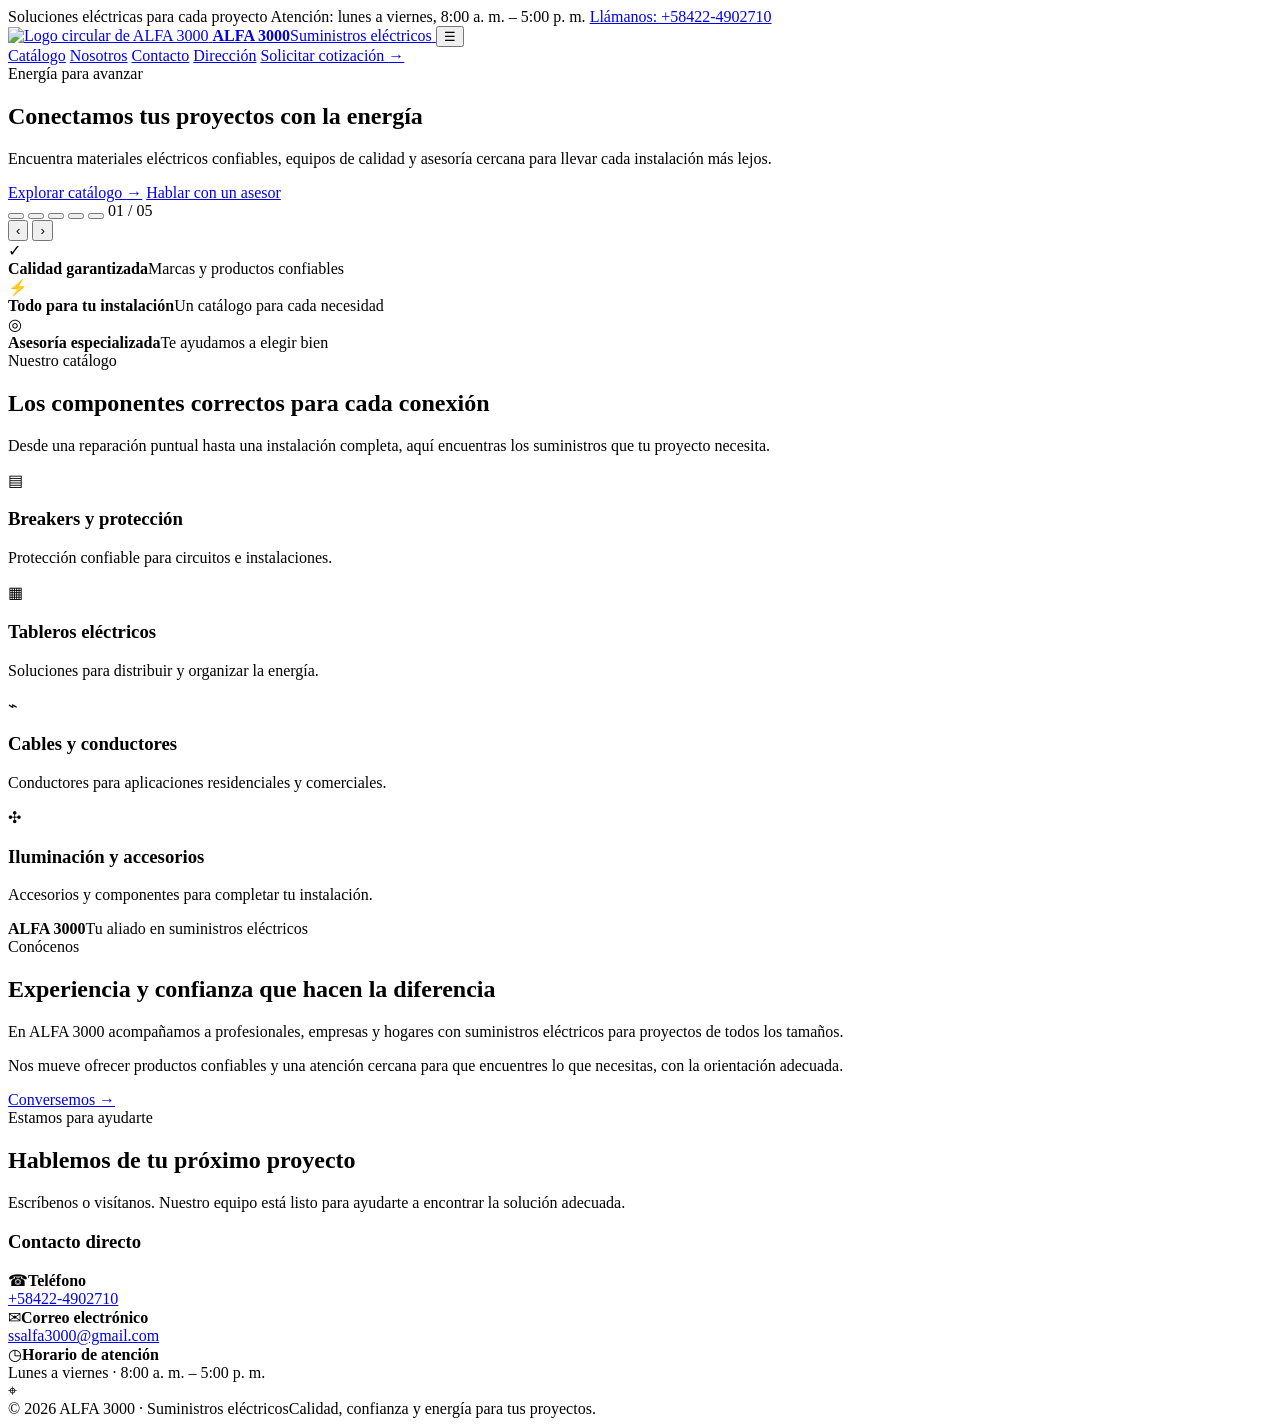
==== index.html @ e0a54050 "Add initial HTML structure for ALFA 3000 website This file contains the complete HTML structure for " ====
<!DOCTYPE html>
<html lang="es">
<head>
    <meta charset="UTF-8">
    <meta name="viewport" content="width=device-width, initial-scale=1.0">
    <meta name="theme-color" content="#082c60">
    <meta name="description" content="Suministros eléctricos ALFA 3000: materiales, equipos y asesoría para tus proyectos eléctricos.">
    <title>ALFA 3000 | Suministros eléctricos</title>
    <link rel="stylesheet" href="../assets/css/styles.css">
</head>
<body>
    <div class="topbar">
        <div class="container topbar-inner">
            <span>Soluciones eléctricas para cada proyecto</span>
            <span class="hours">Atención: lunes a viernes, 8:00 a. m. – 5:00 p. m.</span>
            <a href="tel:+0000000000">Llámanos: +58422-4902710</a>
        </div>
    </div>
    <header class="navbar">
        <div class="container nav-inner">
            <a class="brand" href="#inicio" aria-label="ALFA 3000, inicio">
                <img src="../assets/images/logo/Captura%20de%20pantalla%202026-10-05%20125226.png" alt="Logo circular de ALFA 3000">
                <span class="brand-copy"><strong>ALFA 3000</strong><span>Suministros eléctricos</span></span>
            </a>
            <button class="menu-toggle" type="button" aria-label="Abrir menú" aria-expanded="false">☰</button>
            <nav class="nav-links" aria-label="Navegación principal">
                <a href="#catalogo">Catálogo</a>
                <a href="#nosotros">Nosotros</a>
                <a href="#contacto">Contacto</a>
                <a href="#direccion">Dirección</a>
                <a class="nav-cta" href="#contacto">Solicitar cotización <span aria-hidden="true">→</span></a>
            </nav>
        </div>
    </header>

    <main>
        <section class="hero" id="inicio" aria-label="Presentación de ALFA 3000">
            <div class="hero-slide active" style="background-image:url('../assets/images/1.svg')" aria-hidden="true"></div>
            <div class="hero-slide" style="background-image:url('../assets/images/2.svg')" aria-hidden="true"></div>
            <div class="hero-slide" style="background-image:url('../assets/images/3.svg')" aria-hidden="true"></div>
            <div class="hero-slide" style="background-image:url('../assets/images/4.svg')" aria-hidden="true"></div>
            <div class="hero-slide" style="background-image:url('../assets/images/5.svg')" aria-hidden="true"></div>
            <div class="container hero-content">
                <div class="hero-copy">
                    <span class="eyebrow">Energía para avanzar</span>
                    <h1>Conectamos tus proyectos con <span>la energía</span></h1>
                    <p>Encuentra materiales eléctricos confiables, equipos de calidad y asesoría cercana para llevar cada instalación más lejos.</p>
                    <div class="button-row">
                        <a class="button button-primary" href="#catalogo">Explorar catálogo <span aria-hidden="true">→</span></a>
                        <a class="button button-outline" href="#contacto">Hablar con un asesor</a>
                    </div>
                </div>
            </div>
            <div class="container carousel-controls">
                <div class="carousel-dots" role="tablist" aria-label="Seleccionar imagen">
                    <button class="carousel-dot active" type="button" aria-label="Imagen 1" aria-current="true"></button>
                    <button class="carousel-dot" type="button" aria-label="Imagen 2"></button>
                    <button class="carousel-dot" type="button" aria-label="Imagen 3"></button>
                    <button class="carousel-dot" type="button" aria-label="Imagen 4"></button>
                    <button class="carousel-dot" type="button" aria-label="Imagen 5"></button>
                    <span class="slide-count"><span id="current-slide">01</span> / 05</span>
                </div>
                <div class="carousel-arrows">
                    <button type="button" data-direction="-1" aria-label="Imagen anterior">‹</button>
                    <button type="button" data-direction="1" aria-label="Imagen siguiente">›</button>
                </div>
            </div>
        </section>

        <div class="trust-strip">
            <div class="container trust-inner">
                <div class="trust-item"><span class="trust-icon" aria-hidden="true">✓</span><div><strong>Calidad garantizada</strong><span>Marcas y productos confiables</span></div></div>
                <div class="trust-item"><span class="trust-icon" aria-hidden="true">⚡</span><div><strong>Todo para tu instalación</strong><span>Un catálogo para cada necesidad</span></div></div>
                <div class="trust-item"><span class="trust-icon" aria-hidden="true">◎</span><div><strong>Asesoría especializada</strong><span>Te ayudamos a elegir bien</span></div></div>
            </div>
        </div>

        <section class="content-section" id="catalogo">
            <div class="container">
                <div class="section-heading">
                    <span class="section-kicker">Nuestro catálogo</span>
                    <h2>Los componentes correctos para cada conexión</h2>
                    <p>Desde una reparación puntual hasta una instalación completa, aquí encuentras los suministros que tu proyecto necesita.</p>
                </div>
                <div class="catalog-grid">
                    <article class="catalog-card"><span class="trust-icon" aria-hidden="true">▤</span><h3>Breakers y protección</h3><p>Protección confiable para circuitos e instalaciones.</p></article>
                    <article class="catalog-card"><span class="trust-icon" aria-hidden="true">▦</span><h3>Tableros eléctricos</h3><p>Soluciones para distribuir y organizar la energía.</p></article>
                    <article class="catalog-card"><span class="trust-icon" aria-hidden="true">⌁</span><h3>Cables y conductores</h3><p>Conductores para aplicaciones residenciales y comerciales.</p></article>
                    <article class="catalog-card"><span class="trust-icon" aria-hidden="true">✣</span><h3>Iluminación y accesorios</h3><p>Accesorios y componentes para completar tu instalación.</p></article>
                </div>
            </div>
        </section>

        <section class="content-section about" id="nosotros">
            <div class="container about-layout">
                <div class="about-visual" role="img" aria-label="Ilustración de un tablero eléctrico industrial">
                    <div class="about-badge"><strong>ALFA 3000</strong><span>Tu aliado en suministros eléctricos</span></div>
                </div>
                <div class="about-copy">
                    <span class="section-kicker">Conócenos</span>
                    <h2>Experiencia y confianza que hacen la diferencia</h2>
                    <p>En ALFA 3000 acompañamos a profesionales, empresas y hogares con suministros eléctricos para proyectos de todos los tamaños.</p>
                    <p>Nos mueve ofrecer productos confiables y una atención cercana para que encuentres lo que necesitas, con la orientación adecuada.</p>
                    <a class="button button-primary" href="#contacto">Conversemos <span aria-hidden="true">→</span></a>
                </div>
            </div>
        </section>

        <section class="content-section" id="contacto">
            <div class="container">
                <div class="section-heading">
                    <span class="section-kicker">Estamos para ayudarte</span>
                    <h2>Hablemos de tu próximo proyecto</h2>
                    <p>Escríbenos o visítanos. Nuestro equipo está listo para ayudarte a encontrar la solución adecuada.</p>
                </div>
                <div class="contact-layout">
                    <div class="contact-panel">
                        <h3>Contacto directo</h3>
                        <div class="contact-detail"><span aria-hidden="true">☎</span><span><b>Teléfono</b><br><a href="tel:+58422-4902710">+58422-4902710</a></span></div>
                        <div class="contact-detail"><span aria-hidden="true">✉</span><span><b>Correo electrónico</b><br><a href="mailto:ssalfa3000@gmail.com">ssalfa3000@gmail.com</a></span></div>
                        <div class="contact-detail"><span aria-hidden="true">◷</span><span><b>Horario de atención</b><br>Lunes a viernes · 8:00 a. m. – 5:00 p. m.</span></div>
                    </div>
                    <div class="contact-map" id="direccion" role="img" aria-label="Mapa ilustrativo. Consulta nuestra dirección con el equipo de ALFA 3000.">
                        <span class="map-pin" aria-hidden="true">⌖</span>
                    </div>
                </div>
            </div>
        </section>
    </main>
    <footer>
        <div class="container footer-inner"><span>© 2026 ALFA 3000 · Suministros eléctricos</span><span>Calidad, confianza y energía para tus proyectos.</span></div>
    </footer>
    <script src="../assets/js/main.js" defer></script>
</body>
</html>
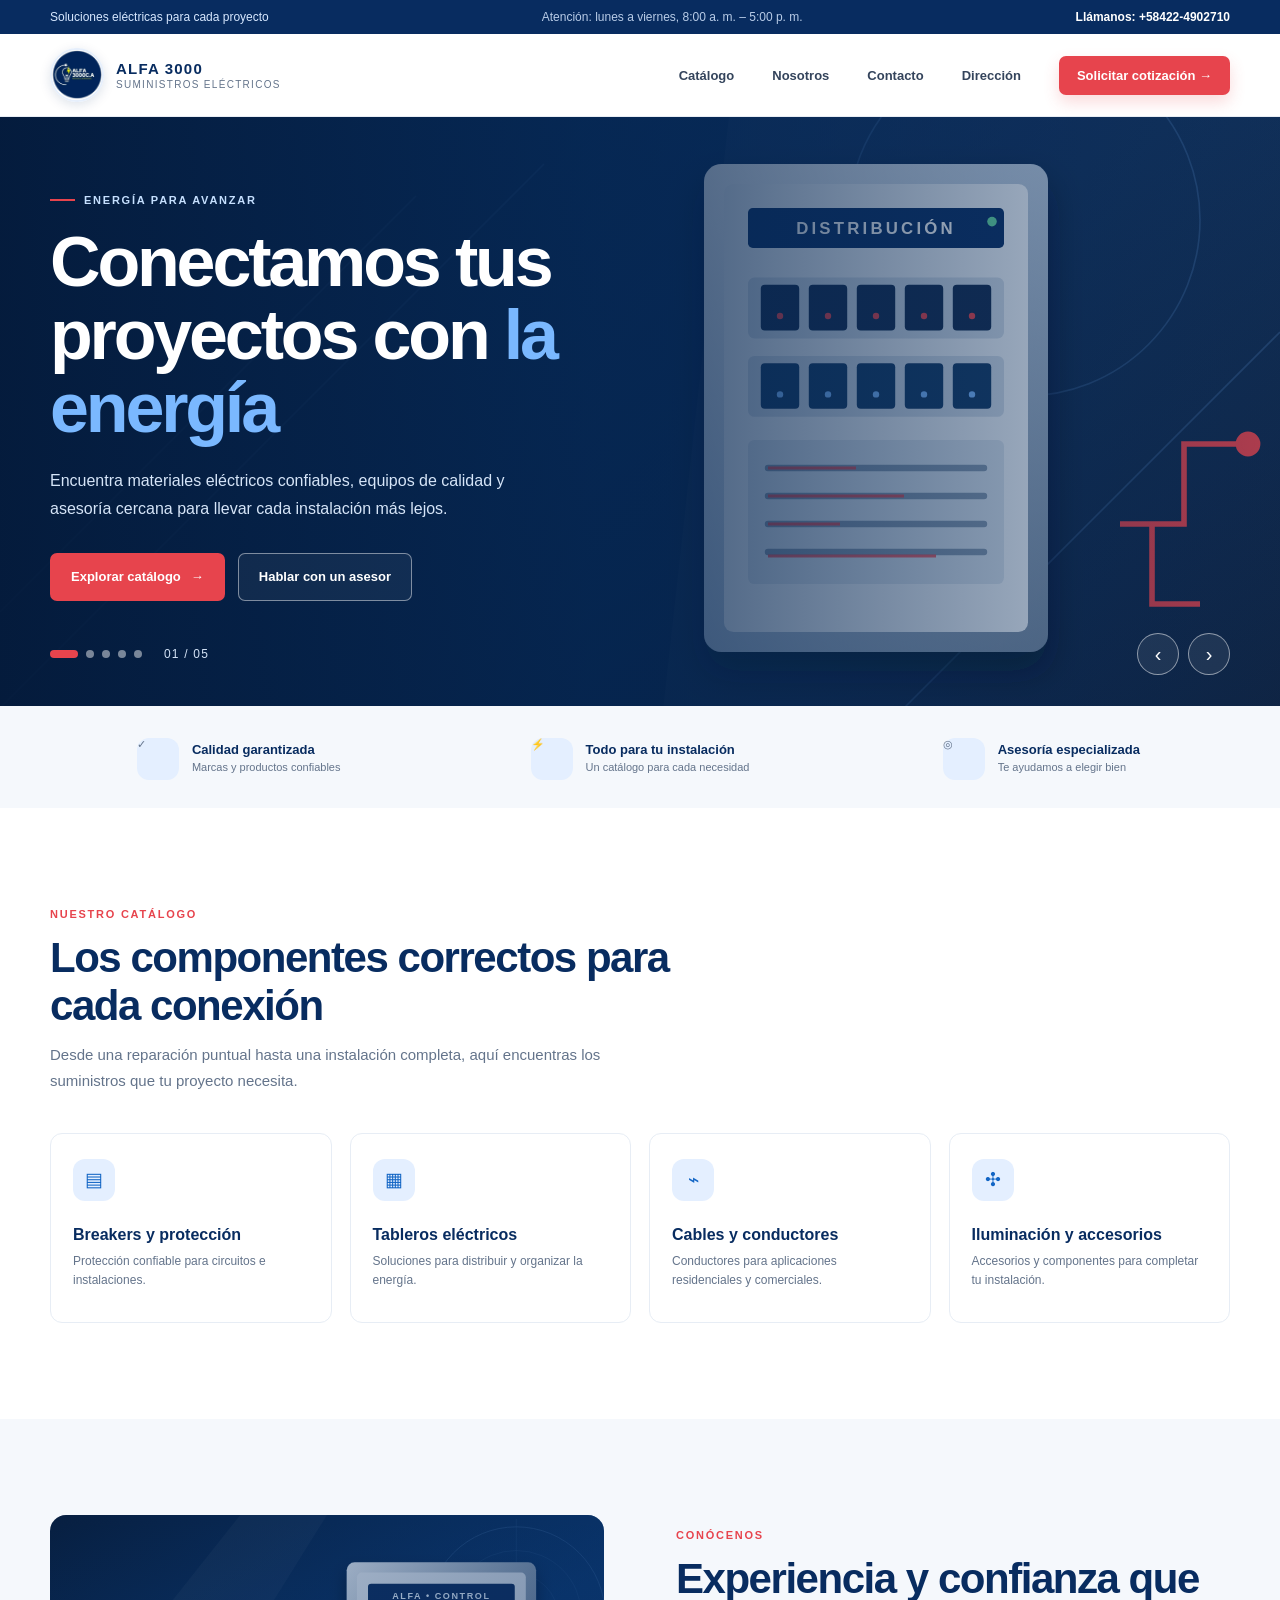
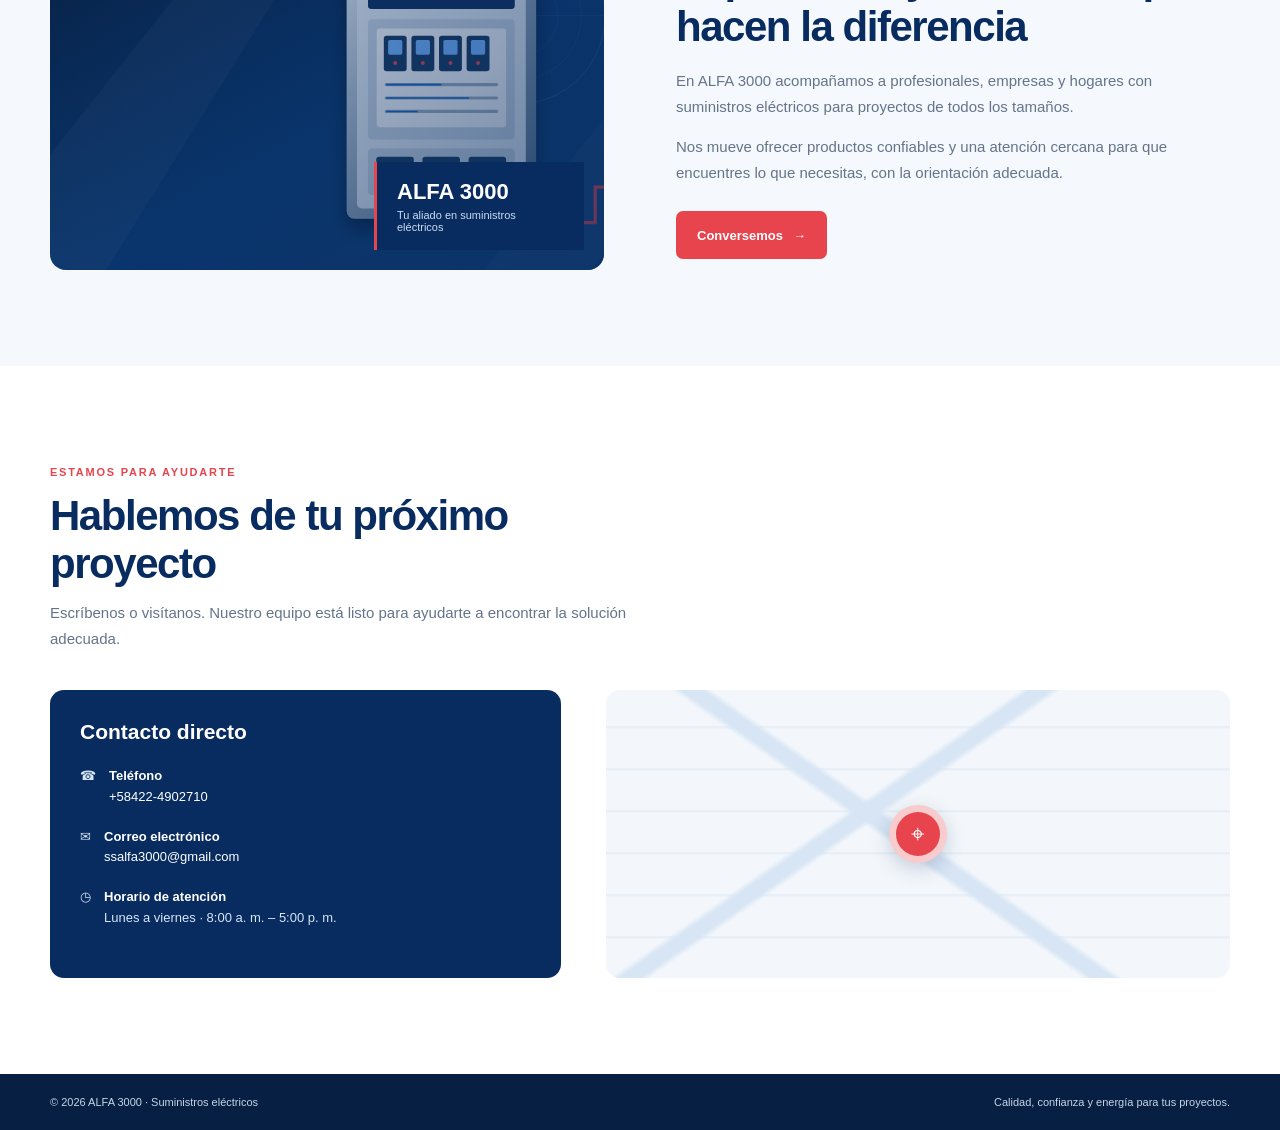
==== commit b6a24e52: "Update asset paths in index.html" ====
--- a/index.html
+++ b/index.html
@@ -6,7 +6,7 @@
     <meta name="theme-color" content="#082c60">
     <meta name="description" content="Suministros eléctricos ALFA 3000: materiales, equipos y asesoría para tus proyectos eléctricos.">
     <title>ALFA 3000 | Suministros eléctricos</title>
-    <link rel="stylesheet" href="../assets/css/styles.css">
+    <link rel="stylesheet" href="./src/assets/css/styles.css">
 </head>
 <body>
     <div class="topbar">
@@ -19,7 +19,7 @@
     <header class="navbar">
         <div class="container nav-inner">
             <a class="brand" href="#inicio" aria-label="ALFA 3000, inicio">
-                <img src="../assets/images/logo/Captura%20de%20pantalla%202026-10-05%20125226.png" alt="Logo circular de ALFA 3000">
+                <img src="./src/assets/images/logo/Captura%20de%20pantalla%202026-10-05%20125226.png" alt="Logo circular de ALFA 3000">
                 <span class="brand-copy"><strong>ALFA 3000</strong><span>Suministros eléctricos</span></span>
             </a>
             <button class="menu-toggle" type="button" aria-label="Abrir menú" aria-expanded="false">☰</button>
@@ -35,11 +35,11 @@
 
     <main>
         <section class="hero" id="inicio" aria-label="Presentación de ALFA 3000">
-            <div class="hero-slide active" style="background-image:url('../assets/images/1.svg')" aria-hidden="true"></div>
-            <div class="hero-slide" style="background-image:url('../assets/images/2.svg')" aria-hidden="true"></div>
-            <div class="hero-slide" style="background-image:url('../assets/images/3.svg')" aria-hidden="true"></div>
-            <div class="hero-slide" style="background-image:url('../assets/images/4.svg')" aria-hidden="true"></div>
-            <div class="hero-slide" style="background-image:url('../assets/images/5.svg')" aria-hidden="true"></div>
+            <div class="hero-slide active" style="background-image:url('./src/assets/images/1.svg')" aria-hidden="true"></div>
+            <div class="hero-slide" style="background-image:url('./src/assets/images/2.svg')" aria-hidden="true"></div>
+            <div class="hero-slide" style="background-image:url('./src/assets/images/3.svg')" aria-hidden="true"></div>
+            <div class="hero-slide" style="background-image:url('./src/assets/images/4.svg')" aria-hidden="true"></div>
+            <div class="hero-slide" style="background-image:url('./src/assets/images/5.svg')" aria-hidden="true"></div>
             <div class="container hero-content">
                 <div class="hero-copy">
                     <span class="eyebrow">Energía para avanzar</span>
@@ -130,6 +130,6 @@
     <footer>
         <div class="container footer-inner"><span>© 2026 ALFA 3000 · Suministros eléctricos</span><span>Calidad, confianza y energía para tus proyectos.</span></div>
     </footer>
-    <script src="../assets/js/main.js" defer></script>
+    <script ./src/assets/js/main.js" defer></script>
 </body>
 </html>
--- a/src/assets/css/styles.css
+++ b/src/assets/css/styles.css
@@ -0,0 +1,345 @@
+:root {
+            --navy: #082c60;
+            --blue: #1265c5;
+            --sky: #eaf3ff;
+            --red: #e7444d;
+            --ink: #17243a;
+            --muted: #64748b;
+            --white: #fff;
+        }
+
+        * { box-sizing: border-box; }
+        html { scroll-behavior: smooth; }
+        body {
+            margin: 0;
+            color: var(--ink);
+            background: var(--white);
+            font-family: Inter, "Segoe UI", Arial, sans-serif;
+        }
+        a { color: inherit; text-decoration: none; }
+        button { font: inherit; }
+        .container { width: min(1180px, calc(100% - 48px)); margin: 0 auto; }
+
+        .topbar {
+            background: var(--navy);
+            color: #d7e8ff;
+            font-size: 12px;
+        }
+        .topbar-inner {
+            min-height: 34px;
+            display: flex;
+            align-items: center;
+            justify-content: space-between;
+            gap: 18px;
+        }
+        .topbar a { color: var(--white); font-weight: 600; }
+        .topbar .hours { opacity: .85; }
+
+        .navbar {
+            position: sticky;
+            z-index: 20;
+            top: 0;
+            background: rgba(255,255,255,.96);
+            border-bottom: 1px solid #e8edf4;
+            backdrop-filter: blur(12px);
+        }
+        .nav-inner {
+            min-height: 82px;
+            display: flex;
+            align-items: center;
+            justify-content: space-between;
+            gap: 32px;
+        }
+        .brand { display: flex; align-items: center; gap: 12px; min-width: 190px; }
+        .brand img {
+            width: 54px;
+            height: 54px;
+            object-fit: cover;
+            border-radius: 50%;
+            border: 2px solid #e6effc;
+            box-shadow: 0 3px 12px #082c6022;
+        }
+        .brand-copy { display: grid; gap: 2px; }
+        .brand-copy strong { color: var(--navy); font-size: 15px; letter-spacing: .08em; }
+        .brand-copy span { color: var(--muted); font-size: 10px; letter-spacing: .13em; text-transform: uppercase; }
+        .nav-links { display: flex; align-items: center; gap: clamp(18px, 3vw, 38px); }
+        .nav-links a {
+            color: #34445c;
+            font-size: 13px;
+            font-weight: 650;
+            transition: color .2s ease;
+        }
+        .nav-links a:hover { color: var(--blue); }
+        .nav-links .nav-cta {
+            color: var(--white);
+            background: var(--red);
+            padding: 12px 18px;
+            border-radius: 7px;
+            box-shadow: 0 7px 16px #e7444d33;
+        }
+        .nav-links .nav-cta:hover { color: var(--white); background: #d7353e; }
+        .menu-toggle {
+            display: none;
+            width: 42px;
+            height: 42px;
+            color: var(--navy);
+            background: var(--sky);
+            border: 0;
+            border-radius: 8px;
+            cursor: pointer;
+            font-size: 22px;
+        }
+
+        .hero {
+            position: relative;
+            min-height: 590px;
+            overflow: hidden;
+            color: var(--white);
+            background: var(--navy);
+            isolation: isolate;
+        }
+        .hero-slide {
+            position: absolute;
+            inset: 0;
+            z-index: -2;
+            background-position: center;
+            background-size: cover;
+            opacity: 0;
+            transform: scale(1.035);
+            transition: opacity .65s ease, transform 5s ease;
+        }
+        .hero-slide.active { opacity: 1; transform: scale(1); }
+        .hero::after {
+            position: absolute;
+            z-index: -1;
+            inset: 0;
+            content: "";
+            background: linear-gradient(90deg, rgba(4,26,58,.94) 0%, rgba(5,37,79,.78) 46%, rgba(5,37,79,.12) 100%);
+        }
+        .hero-content {
+            min-height: 590px;
+            display: flex;
+            align-items: center;
+            padding: 64px 0 100px;
+        }
+        .hero-copy { max-width: 620px; }
+        .eyebrow {
+            display: inline-flex;
+            align-items: center;
+            gap: 9px;
+            margin-bottom: 20px;
+            color: #c6e0ff;
+            font-size: 11px;
+            font-weight: 750;
+            letter-spacing: .16em;
+            text-transform: uppercase;
+        }
+        .eyebrow::before { width: 25px; height: 2px; content: ""; background: var(--red); }
+        h1 {
+            margin: 0;
+            font-size: clamp(42px, 6vw, 70px);
+            line-height: 1.04;
+            letter-spacing: -.045em;
+        }
+        h1 span { color: #7ab8ff; }
+        .hero-copy p {
+            max-width: 510px;
+            margin: 22px 0 30px;
+            color: #d6e5f8;
+            font-size: 16px;
+            line-height: 1.75;
+        }
+        .button-row { display: flex; flex-wrap: wrap; align-items: center; gap: 13px; }
+        .button {
+            display: inline-flex;
+            min-height: 48px;
+            align-items: center;
+            justify-content: center;
+            gap: 10px;
+            padding: 0 20px;
+            border: 1px solid transparent;
+            border-radius: 7px;
+            font-size: 13px;
+            font-weight: 700;
+            transition: transform .2s ease, background .2s ease;
+        }
+        .button:hover { transform: translateY(-2px); }
+        .button-primary { color: var(--white); background: var(--red); }
+        .button-primary:hover { background: #d7353e; }
+        .button-outline { color: var(--white); border-color: #ffffff75; background: #ffffff0d; }
+        .button-outline:hover { background: #ffffff1b; }
+        .carousel-controls {
+            position: absolute;
+            right: max(24px, calc((100% - 1180px) / 2));
+            bottom: 32px;
+            left: max(24px, calc((100% - 1180px) / 2));
+            display: flex;
+            align-items: center;
+            justify-content: space-between;
+        }
+        .carousel-dots { display: flex; align-items: center; gap: 8px; }
+        .carousel-dot {
+            width: 8px;
+            height: 8px;
+            padding: 0;
+            border: 0;
+            border-radius: 10px;
+            background: #ffffff77;
+            cursor: pointer;
+            transition: width .2s ease, background .2s ease;
+        }
+        .carousel-dot.active { width: 28px; background: var(--red); }
+        .carousel-arrows { display: flex; gap: 9px; }
+        .carousel-arrows button {
+            width: 42px;
+            height: 42px;
+            color: var(--white);
+            border: 1px solid #ffffff80;
+            border-radius: 50%;
+            background: #ffffff12;
+            cursor: pointer;
+            font-size: 20px;
+            transition: background .2s ease;
+        }
+        .carousel-arrows button:hover { background: #ffffff30; }
+        .slide-count { margin-left: 14px; color: #d5e4f7; font-size: 12px; letter-spacing: .1em; }
+
+        .trust-strip { position: relative; z-index: 2; margin-top: -1px; background: #f5f8fc; }
+        .trust-inner {
+            min-height: 102px;
+            display: grid;
+            grid-template-columns: repeat(3, 1fr);
+            align-items: center;
+            gap: 24px;
+        }
+        .trust-item { display: flex; align-items: center; justify-content: center; gap: 13px; }
+        .trust-icon {
+            display: grid;
+            width: 42px;
+            height: 42px;
+            flex: 0 0 42px;
+            place-items: center;
+            color: var(--blue);
+            border-radius: 12px;
+            background: #e4efff;
+            font-size: 19px;
+        }
+        .trust-item strong { display: block; color: var(--navy); font-size: 13px; }
+        .trust-item span { display: block; margin-top: 4px; color: var(--muted); font-size: 11px; }
+
+        section.content-section { padding: 96px 0; scroll-margin-top: 82px; }
+        .section-heading { max-width: 620px; margin-bottom: 38px; }
+        .section-kicker { color: var(--red); font-size: 11px; font-weight: 800; letter-spacing: .16em; text-transform: uppercase; }
+        h2 { margin: 12px 0 12px; color: var(--navy); font-size: clamp(30px, 4vw, 42px); letter-spacing: -.035em; }
+        .section-heading p, .about-copy p { margin: 0; color: var(--muted); font-size: 15px; line-height: 1.75; }
+        .catalog-grid { display: grid; grid-template-columns: repeat(4, 1fr); gap: 18px; }
+        .catalog-card {
+            min-height: 190px;
+            padding: 25px 22px;
+            border: 1px solid #e7edf5;
+            border-radius: 12px;
+            background: var(--white);
+            transition: transform .2s ease, box-shadow .2s ease;
+        }
+        .catalog-card:hover { transform: translateY(-4px); box-shadow: 0 16px 35px #0b315212; }
+        .catalog-card .trust-icon { margin-bottom: 25px; }
+        .catalog-card h3 { margin: 0 0 8px; color: var(--navy); font-size: 16px; }
+        .catalog-card p { margin: 0; color: var(--muted); font-size: 12px; line-height: 1.6; }
+
+        .about { background: #f5f8fc; }
+        .about-layout { display: grid; grid-template-columns: 1fr 1fr; align-items: center; gap: 72px; }
+        .about-visual {
+            position: relative;
+            min-height: 355px;
+            overflow: hidden;
+            border-radius: 16px;
+            background: var(--navy) url("../images/3.svg") center/cover no-repeat;
+        }
+        .about-visual::after { position: absolute; inset: 0; content: ""; background: linear-gradient(135deg, #082c6022, #082c6099); }
+        .about-badge {
+            position: absolute;
+            z-index: 1;
+            right: 20px;
+            bottom: 20px;
+            max-width: 210px;
+            padding: 17px 20px;
+            color: var(--white);
+            border-left: 3px solid var(--red);
+            background: var(--navy);
+        }
+        .about-badge strong { display: block; font-size: 22px; }
+        .about-badge span { display: block; margin-top: 4px; color: #ccdcf0; font-size: 11px; }
+        .about-copy h2 { margin-bottom: 17px; }
+        .about-copy p + p { margin-top: 13px; }
+        .about-copy .button { margin-top: 25px; }
+
+        .contact-layout { display: grid; grid-template-columns: .9fr 1.1fr; gap: 45px; }
+        .contact-panel { padding: 30px; border-radius: 14px; background: var(--navy); color: var(--white); }
+        .contact-panel h3 { margin: 0 0 22px; font-size: 21px; }
+        .contact-detail { display: flex; gap: 13px; margin: 19px 0; color: #d8e6f7; font-size: 13px; line-height: 1.6; }
+        .contact-detail b { color: #fff; }
+        .contact-panel a { color: #fff; }
+        .contact-map {
+            min-height: 270px;
+            display: grid;
+            place-items: center;
+            overflow: hidden;
+            border-radius: 14px;
+            background:
+                linear-gradient(35deg, transparent 46%, #d7e5f4 47%, #d7e5f4 49%, transparent 50%),
+                linear-gradient(145deg, transparent 40%, #d7e5f4 41%, #d7e5f4 43%, transparent 44%),
+                repeating-linear-gradient(0deg, #f3f7fb 0, #f3f7fb 39px, #e8eff7 40px, #e8eff7 42px);
+        }
+        .map-pin { display: grid; width: 58px; height: 58px; place-items: center; color: white; border: 7px solid #ffffffb8; border-radius: 50%; background: var(--red); box-shadow: 0 6px 20px #082c6033; font-size: 24px; }
+        footer { padding: 22px 0; color: #c7d6e8; background: #061f43; font-size: 11px; }
+        .footer-inner { display: flex; align-items: center; justify-content: space-between; gap: 16px; }
+
+        @media (max-width: 800px) {
+            .nav-inner { min-height: 72px; }
+            .menu-toggle { display: block; }
+            .nav-links {
+                position: absolute;
+                top: 71px;
+                right: 0;
+                left: 0;
+                display: none;
+                align-items: stretch;
+                gap: 0;
+                padding: 8px 24px 20px;
+                border-bottom: 1px solid #e8edf4;
+                background: var(--white);
+                box-shadow: 0 12px 18px #082c6010;
+            }
+            .nav-links.open { display: flex; flex-direction: column; }
+            .nav-links a { padding: 14px 0; }
+            .nav-links .nav-cta { margin-top: 7px; padding: 13px 16px; text-align: center; }
+            .hero, .hero-content { min-height: 550px; }
+            .hero::after { background: linear-gradient(90deg, rgba(4,26,58,.93), rgba(5,37,79,.55)); }
+            .catalog-grid { grid-template-columns: repeat(2, 1fr); }
+            .about-layout { gap: 35px; }
+        }
+        @media (max-width: 560px) {
+            .container { width: min(100% - 36px, 1180px); }
+            .topbar-inner { min-height: 32px; font-size: 10px; }
+            .topbar .hours { display: none; }
+            .brand { min-width: 0; }
+            .brand img { width: 48px; height: 48px; }
+            .brand-copy strong { font-size: 13px; }
+            .hero, .hero-content { min-height: 570px; }
+            .hero-content { align-items: flex-start; padding-top: 86px; }
+            .hero-copy p { font-size: 14px; }
+            .button { min-height: 45px; padding: 0 15px; font-size: 12px; }
+            .carousel-controls { bottom: 22px; }
+            .trust-inner { grid-template-columns: 1fr; gap: 18px; padding: 23px 0; }
+            .trust-item { justify-content: flex-start; }
+            section.content-section { padding: 68px 0; }
+            .catalog-grid { gap: 11px; }
+            .catalog-card { min-height: 180px; padding: 18px 15px; }
+            .about-layout, .contact-layout { grid-template-columns: 1fr; gap: 28px; }
+            .about-visual { min-height: 270px; }
+            .contact-panel { padding: 24px; }
+            .footer-inner { align-items: flex-start; flex-direction: column; }
+        }
+        @media (prefers-reduced-motion: reduce) {
+            *, *::before, *::after { scroll-behavior: auto !important; transition-duration: .01ms !important; }
+        }
